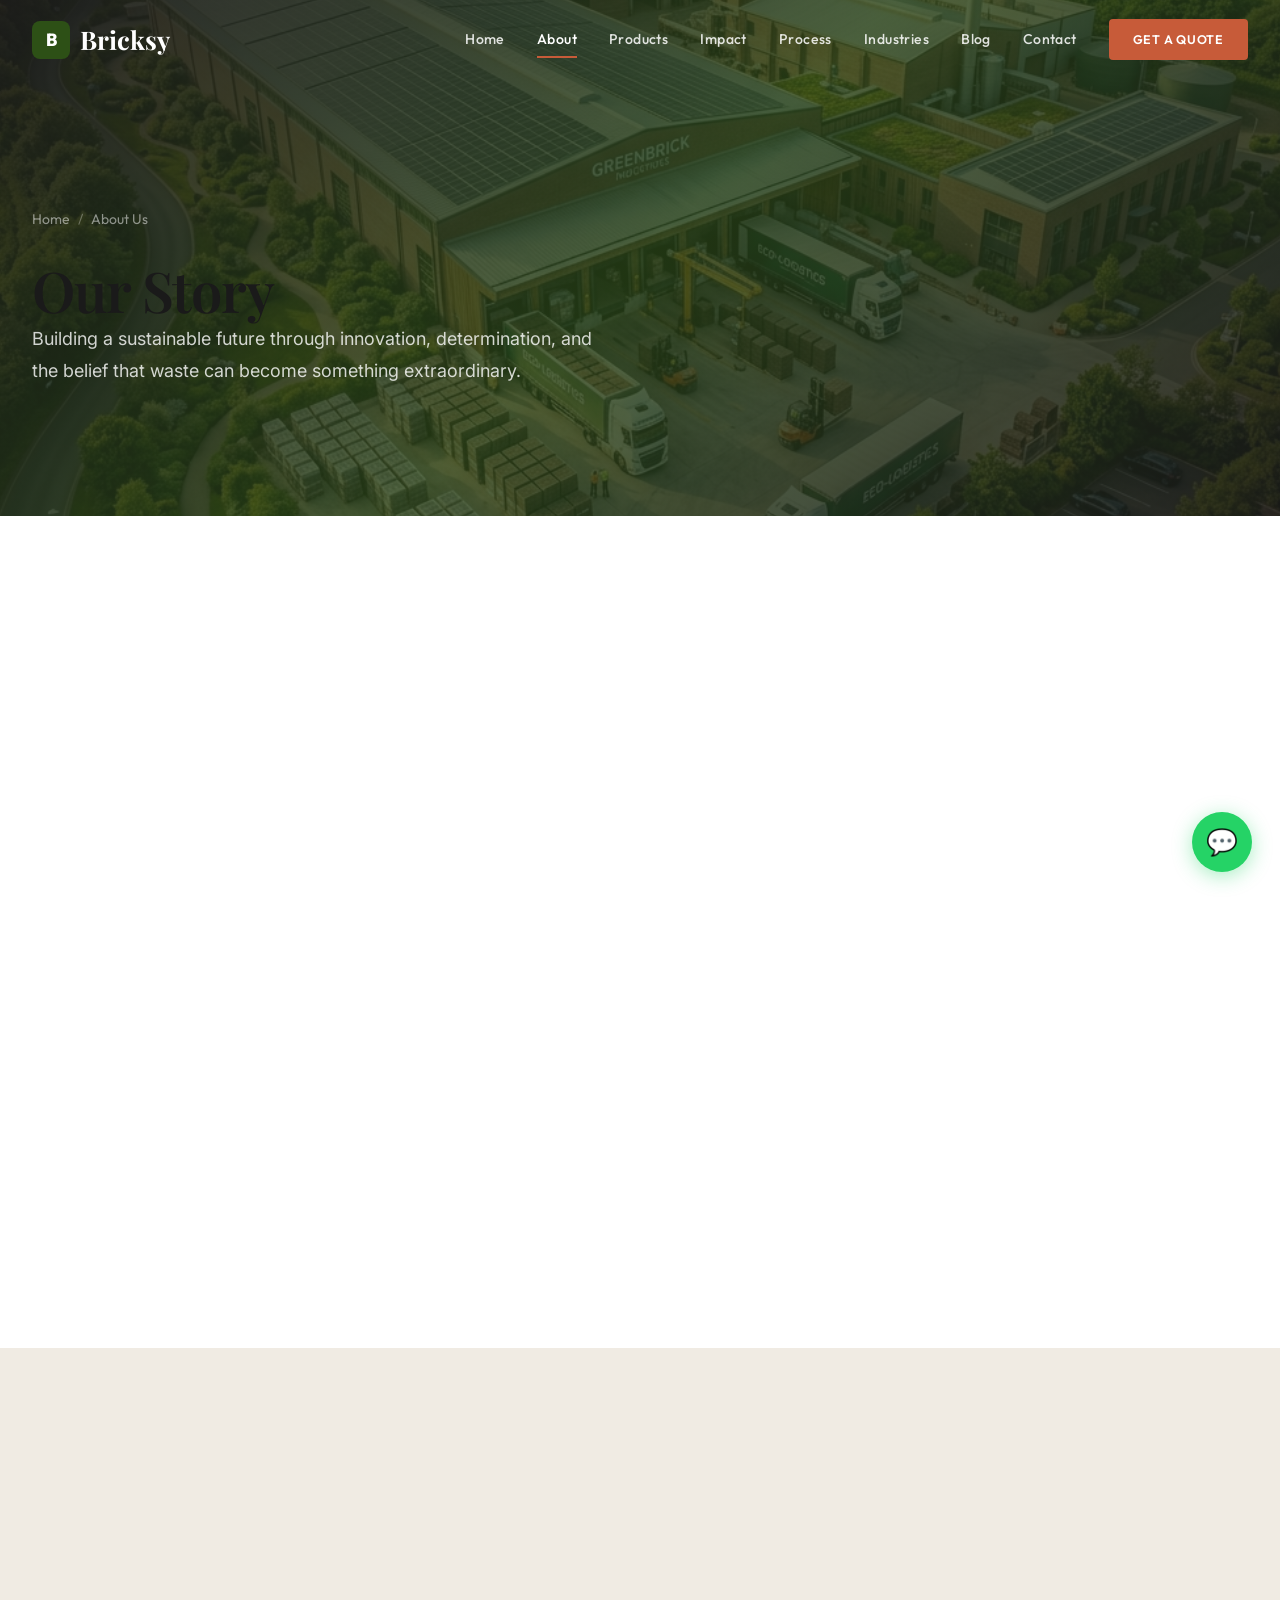
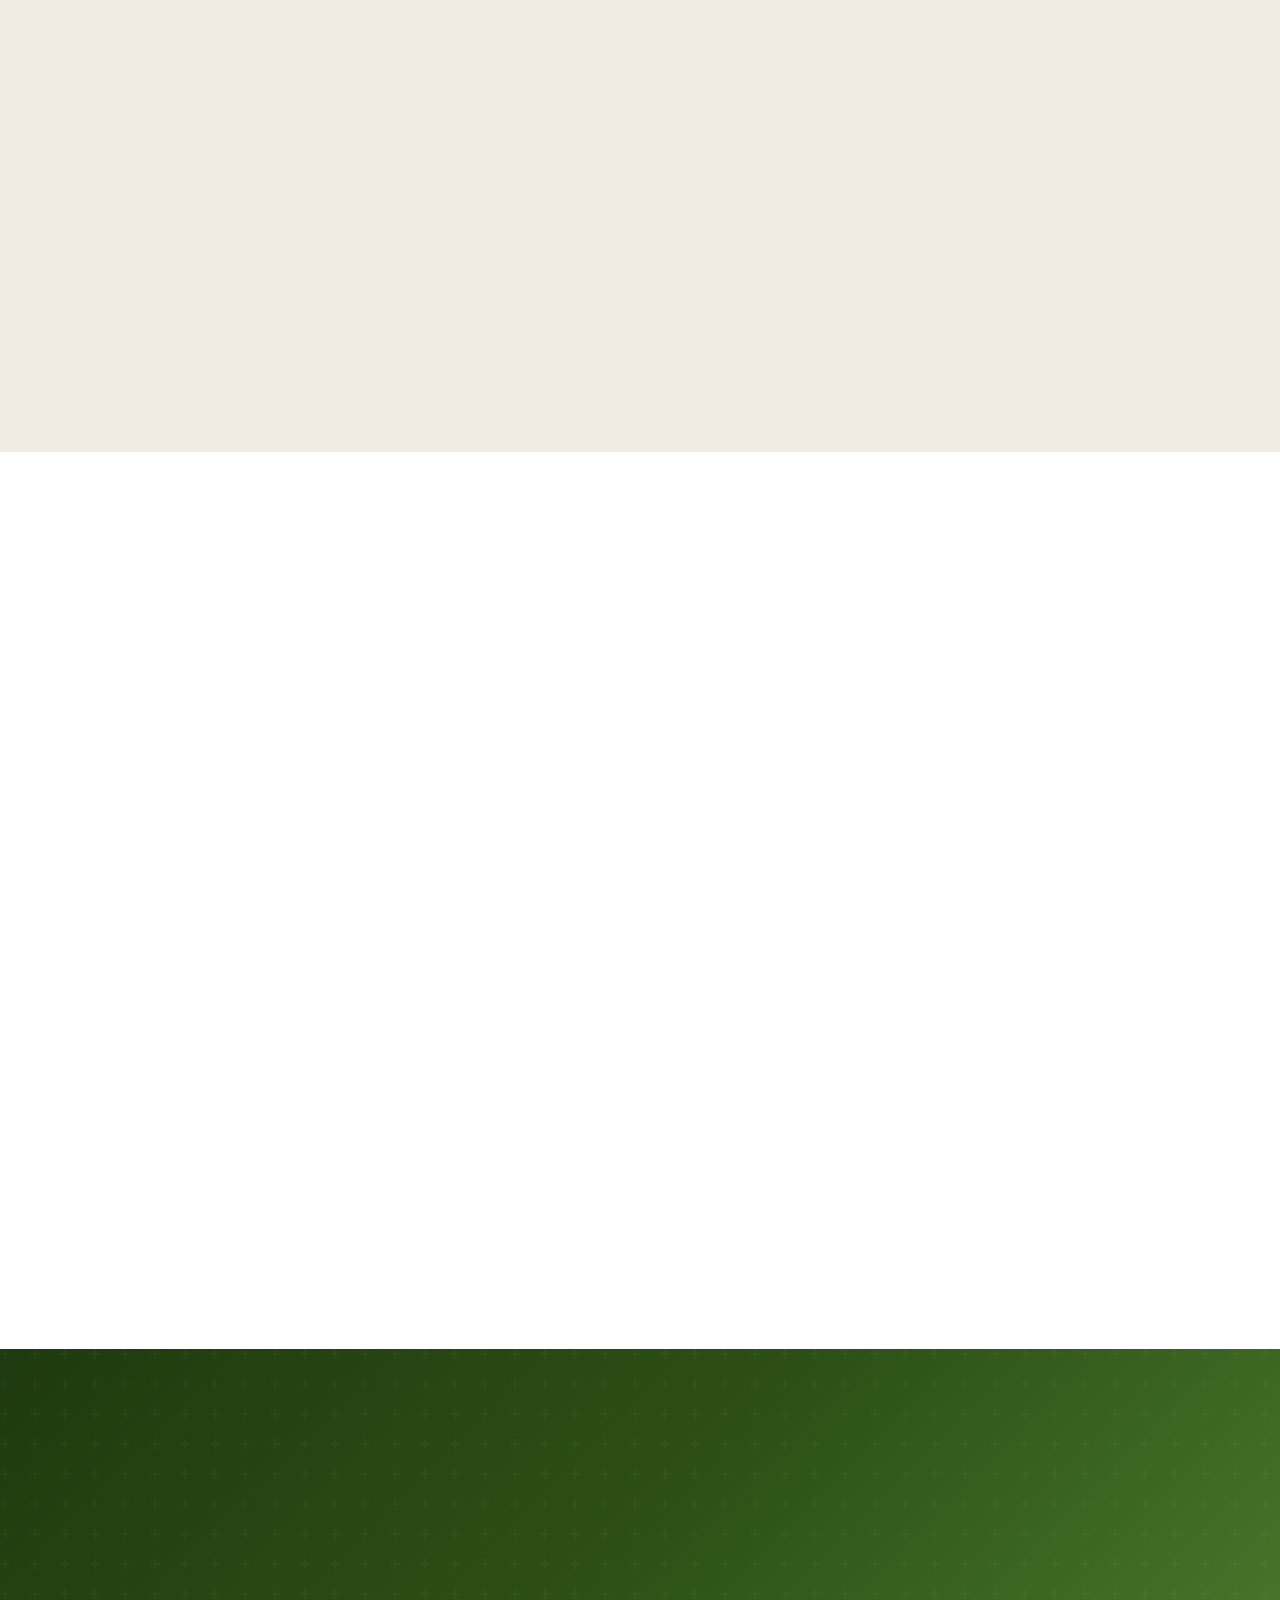
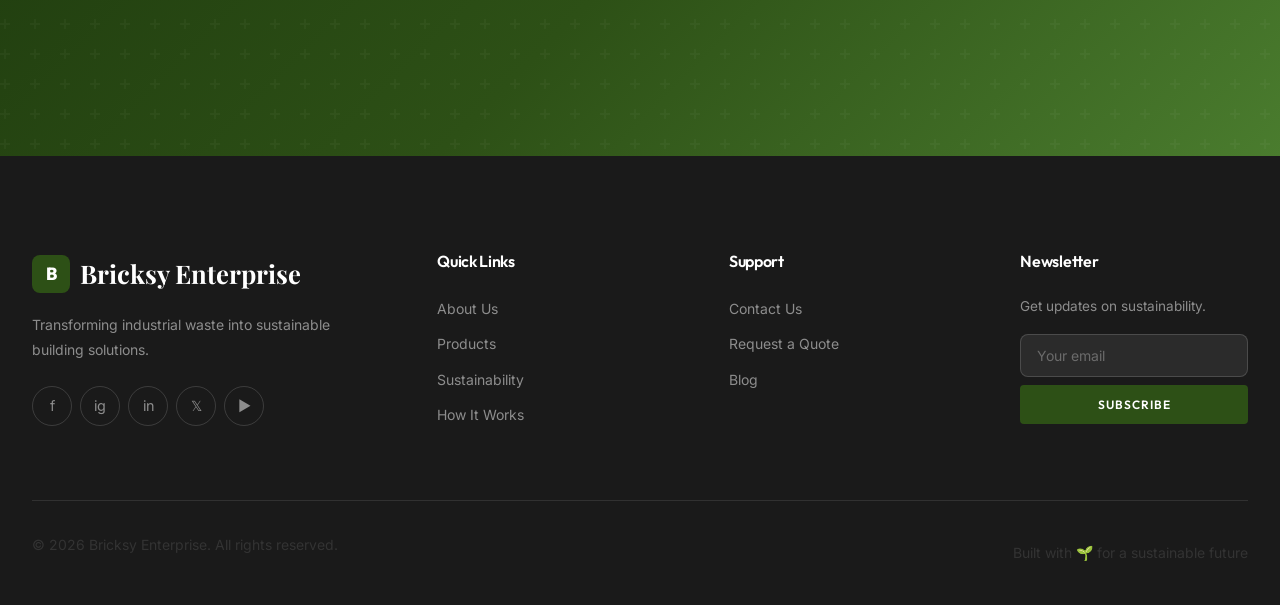
==== about.html @ 4ad72225 "first commit" ====
<!DOCTYPE html>
<html lang="en">
<head>
  <meta charset="UTF-8">
  <meta name="viewport" content="width=device-width, initial-scale=1.0">
  <title>About Us — Bricksy Enterprise</title>
  <meta name="description" content="Learn about Bricksy Enterprise's mission to revolutionize construction with sustainable, eco-friendly bricks made from recycled waste.">
  <link rel="stylesheet" href="css/style.css">
  <link rel="stylesheet" href="css/components.css">
  <link rel="stylesheet" href="css/animations.css">
  <link rel="stylesheet" href="css/responsive.css">
  <link rel="icon" type="image/svg+xml" href="data:image/svg+xml,%3Csvg xmlns='http://www.w3.org/2000/svg' viewBox='0 0 32 32'%3E%3Crect width='32' height='32' rx='6' fill='%232D5016'/%3E%3Ctext x='50%25' y='55%25' dominant-baseline='middle' text-anchor='middle' fill='white' font-family='sans-serif' font-weight='bold' font-size='18'%3EB%3C/text%3E%3C/svg%3E">
</head>
<body>
  <!-- Navbar -->
  <nav class="navbar" id="navbar">
    <div class="container">
      <a href="index.html" class="nav-logo"><div class="logo-icon">B</div>Bricksy</a>
      <div class="nav-links" id="navLinks">
        <a href="index.html">Home</a><a href="about.html" class="active">About</a><a href="products.html">Products</a><a href="sustainability.html">Impact</a><a href="how-it-works.html">Process</a><a href="industries.html">Industries</a><a href="blog.html">Blog</a><a href="contact.html">Contact</a><a href="inquiry.html" class="nav-cta">Get a Quote</a>
      </div>
      <div class="hamburger" id="hamburger"><span></span><span></span><span></span></div>
    </div>
  </nav>

  <!-- Page Hero -->
  <section class="page-hero">
    <div class="hero-bg" style="background-image:url('assets/images/about-factory.png')"></div>
    <div class="hero-overlay"></div>
    <div class="container">
      <div class="hero-content">
        <div class="breadcrumb hero-animate-1"><a href="index.html">Home</a><span class="separator">/</span><span>About Us</span></div>
        <h1 class="hero-animate-2">Our Story</h1>
        <p class="hero-description hero-animate-3">Building a sustainable future through innovation, determination, and the belief that waste can become something extraordinary.</p>
      </div>
    </div>
  </section>

  <!-- Our Story -->
  <section class="bg-white">
    <div class="container">
      <div class="grid grid-2 items-center" style="gap:4rem">
        <div class="animate-fade-left">
          <span class="section-subtitle">Our Journey</span>
          <h2>From Vision to Reality</h2>
          <p class="text-lg" style="color:var(--text-light)">Bricksy Enterprise was founded with a bold vision: to transform the construction industry by turning waste into world-class building materials.</p>
          <p style="color:var(--text-light)">What started as a small pilot project has grown into a full-scale manufacturing operation, producing millions of eco-friendly bricks that are used in residential, commercial, and infrastructure projects across the country.</p>
          <p style="color:var(--text-light)">Our founders — engineers and environmental scientists — saw an opportunity where others saw a problem. Mountains of industrial waste and construction debris were polluting our environment. We developed a proprietary process to convert these materials into bricks that rival the best traditional alternatives.</p>
        </div>
        <div class="animate-fade-right">
          <img src="assets/images/about-factory.png" alt="Bricksy Factory" class="rounded-xl" style="box-shadow:var(--shadow-xl)">
        </div>
      </div>
    </div>
  </section>

  <!-- Values -->
  <section class="bg-cream">
    <div class="container text-center">
      <span class="section-subtitle animate-fade-up">What Drives Us</span>
      <h2 class="animate-fade-up">Our Core Values</h2>
      <div class="grid grid-4 stagger-children" style="margin-top:3rem">
        <div class="feature-card" style="text-align:center">
          <div class="icon" style="margin:0 auto var(--space-lg);font-size:1.6rem">🌍</div>
          <h4>Sustainability</h4>
          <p>Environmental responsibility is at the core of everything we do.</p>
        </div>
        <div class="feature-card" style="text-align:center">
          <div class="icon" style="margin:0 auto var(--space-lg);font-size:1.6rem">🔬</div>
          <h4>Innovation</h4>
          <p>Constantly pushing boundaries in material science and manufacturing.</p>
        </div>
        <div class="feature-card" style="text-align:center">
          <div class="icon" style="margin:0 auto var(--space-lg);font-size:1.6rem">✅</div>
          <h4>Quality</h4>
          <p>Uncompromising standards in every brick we produce.</p>
        </div>
        <div class="feature-card" style="text-align:center">
          <div class="icon" style="margin:0 auto var(--space-lg);font-size:1.6rem">🤝</div>
          <h4>Integrity</h4>
          <p>Transparent business practices and genuine commitment to our partners.</p>
        </div>
      </div>
    </div>
  </section>

  <!-- Milestones -->
  <section class="bg-white">
    <div class="container">
      <div class="text-center section-header">
        <span class="section-subtitle animate-fade-up">Our Journey</span>
        <h2 class="animate-fade-up">Key Milestones</h2>
      </div>
      <div class="process-timeline">
        <div class="process-step animate-fade-up">
          <div class="step-number" style="background:var(--accent-gold)">1</div>
          <div class="step-connector"></div>
          <div class="step-content"><h3>2022 — The Idea</h3><p>Research begins on converting industrial waste into construction-grade materials. Initial prototypes developed.</p></div>
        </div>
        <div class="process-step animate-fade-up delay-1">
          <div class="step-number" style="background:var(--accent-gold)">2</div>
          <div class="step-connector"></div>
          <div class="step-content"><h3>2023 — Pilot Production</h3><p>First batch of 10,000 eco-bricks manufactured. Passed all IS standard tests with flying colors.</p></div>
        </div>
        <div class="process-step animate-fade-up delay-2">
          <div class="step-number" style="background:var(--accent-gold)">3</div>
          <div class="step-connector"></div>
          <div class="step-content"><h3>2024 — Scale Up</h3><p>Full-scale production facility launched. Partnerships established with major construction companies.</p></div>
        </div>
        <div class="process-step animate-fade-up delay-3">
          <div class="step-number" style="background:var(--primary)">4</div>
          <div class="step-content"><h3>2025 — Industry Leader</h3><p>2M+ bricks produced, 150+ projects completed. Recognized as a pioneer in sustainable construction.</p></div>
        </div>
      </div>
    </div>
  </section>

  <!-- CTA -->
  <section class="cta-banner">
    <div class="container" style="position:relative;z-index:1">
      <h2 class="animate-fade-up">Want to Partner With Us?</h2>
      <p class="animate-fade-up">Join the sustainable construction revolution. Let's build something extraordinary together.</p>
      <a href="contact.html" class="btn btn-secondary btn-lg animate-fade-up">Get in Touch</a>
    </div>
  </section>

  <!-- Footer -->
  <footer class="footer">
    <div class="container">
      <div class="footer-grid">
        <div class="footer-brand">
          <a href="index.html" class="nav-logo" style="color:var(--white)"><div class="logo-icon">B</div> Bricksy Enterprise</a>
          <p>Transforming industrial waste into sustainable building solutions.</p>
          <div class="footer-social"><a href="#">f</a><a href="#">ig</a><a href="#">in</a><a href="#">𝕏</a><a href="#">▶</a></div>
        </div>
        <div><h4>Quick Links</h4><ul class="footer-links"><li><a href="about.html">About Us</a></li><li><a href="products.html">Products</a></li><li><a href="sustainability.html">Sustainability</a></li><li><a href="how-it-works.html">How It Works</a></li></ul></div>
        <div><h4>Support</h4><ul class="footer-links"><li><a href="contact.html">Contact Us</a></li><li><a href="inquiry.html">Request a Quote</a></li><li><a href="blog.html">Blog</a></li></ul></div>
        <div><h4>Newsletter</h4><p style="font-size:0.85rem;color:rgba(255,255,255,0.5);margin-bottom:1rem">Get updates on sustainability.</p><form class="footer-newsletter" onsubmit="handleNewsletter(event)"><input type="email" placeholder="Your email" required><button type="submit" class="btn btn-primary btn-sm" style="width:100%">Subscribe</button></form></div>
      </div>
      <div class="footer-bottom"><p>&copy; 2026 Bricksy Enterprise. All rights reserved.</p><p>Built with 🌱 for a sustainable future</p></div>
    </div>
  </footer>

  <a href="https://wa.me/919876543210" target="_blank" class="whatsapp-float" aria-label="Chat on WhatsApp">💬<span class="tooltip">Chat with us!</span></a>
  <button class="back-to-top" aria-label="Back to top">↑</button>

  <script src="js/main.js"></script>
  <script src="js/animations.js"></script>
  <script src="js/forms.js"></script>
</body>
</html>
---- css/style.css ----
/* ============================================
   BRICKSY ENTERPRISE — Design System
   ============================================ */

/* Google Fonts */
@import url('https://fonts.googleapis.com/css2?family=Inter:wght@300;400;500;600;700&family=Outfit:wght@300;400;500;600;700&family=Playfair+Display:ital,wght@0,400;0,500;0,600;0,700;1,400;1,500&display=swap');

/* ---- CSS Custom Properties ---- */
:root {
  /* Colors */
  --primary: #2D5016;
  --primary-light: #4A7C2E;
  --primary-dark: #1E3A0E;
  --primary-rgb: 45, 80, 22;

  --secondary: #C75B39;
  --secondary-light: #E07A5A;
  --secondary-dark: #A34828;
  --secondary-rgb: 199, 91, 57;

  --dark: #1A1A1A;
  --charcoal: #2B2B2B;
  --charcoal-light: #3D3D3D;

  --warm-white: #FAF8F5;
  --cream: #F0EBE3;
  --cream-dark: #E3DBCE;

  --text: #333333;
  --text-light: #6B6B6B;
  --text-lighter: #999999;

  --accent-gold: #C9A84C;
  --accent-gold-light: #DBBF6A;

  --success: #2D8C4E;
  --error: #D63B3B;
  --warning: #E8A317;

  --white: #FFFFFF;
  --black: #000000;

  /* Typography */
  --font-heading: 'Playfair Display', Georgia, 'Times New Roman', serif;
  --font-body: 'Inter', -apple-system, BlinkMacSystemFont, 'Segoe UI', sans-serif;
  --font-accent: 'Outfit', 'Inter', sans-serif;

  /* Font Sizes — Fluid Type Scale */
  --fs-display: clamp(2.8rem, 5vw + 1rem, 5rem);
  --fs-h1: clamp(2.2rem, 4vw + 0.5rem, 3.5rem);
  --fs-h2: clamp(1.8rem, 3vw + 0.5rem, 2.75rem);
  --fs-h3: clamp(1.4rem, 2vw + 0.5rem, 2rem);
  --fs-h4: clamp(1.15rem, 1.5vw + 0.3rem, 1.5rem);
  --fs-h5: 1.125rem;
  --fs-h6: 1rem;
  --fs-body: 1rem;
  --fs-body-lg: 1.125rem;
  --fs-small: 0.875rem;
  --fs-caption: 0.75rem;

  /* Spacing */
  --space-xs: 0.25rem;
  --space-sm: 0.5rem;
  --space-md: 1rem;
  --space-lg: 1.5rem;
  --space-xl: 2rem;
  --space-2xl: 3rem;
  --space-3xl: 4rem;
  --space-4xl: 6rem;
  --space-5xl: 8rem;

  /* Layout */
  --container-max: 1280px;
  --container-narrow: 900px;
  --container-wide: 1440px;

  /* Borders & Radius */
  --radius-sm: 4px;
  --radius-md: 8px;
  --radius-lg: 12px;
  --radius-xl: 20px;
  --radius-full: 9999px;

  /* Shadows */
  --shadow-sm: 0 1px 3px rgba(0,0,0,0.08);
  --shadow-md: 0 4px 12px rgba(0,0,0,0.1);
  --shadow-lg: 0 8px 30px rgba(0,0,0,0.12);
  --shadow-xl: 0 16px 48px rgba(0,0,0,0.15);
  --shadow-glow: 0 0 30px rgba(45, 80, 22, 0.15);

  /* Transitions */
  --ease-out: cubic-bezier(0.25, 0.46, 0.45, 0.94);
  --ease-in-out: cubic-bezier(0.42, 0, 0.58, 1);
  --ease-bounce: cubic-bezier(0.34, 1.56, 0.64, 1);
  --duration-fast: 200ms;
  --duration-normal: 350ms;
  --duration-slow: 500ms;

  /* Z-index scale */
  --z-base: 1;
  --z-dropdown: 100;
  --z-sticky: 200;
  --z-overlay: 300;
  --z-modal: 400;
  --z-toast: 500;
  --z-whatsapp: 600;
  --z-nav: 700;
}

/* ---- Reset & Base ---- */
*, *::before, *::after {
  margin: 0;
  padding: 0;
  box-sizing: border-box;
}

html {
  scroll-behavior: smooth;
  -webkit-font-smoothing: antialiased;
  -moz-osx-font-smoothing: grayscale;
  font-size: 16px;
}

body {
  font-family: var(--font-body);
  font-size: var(--fs-body);
  font-weight: 400;
  line-height: 1.7;
  color: var(--text);
  background-color: var(--warm-white);
  overflow-x: hidden;
}

img {
  max-width: 100%;
  height: auto;
  display: block;
}

a {
  text-decoration: none;
  color: inherit;
  transition: color var(--duration-fast) var(--ease-out);
}

a:hover {
  color: var(--primary);
}

ul, ol {
  list-style: none;
}

button, input, textarea, select {
  font-family: inherit;
  font-size: inherit;
  border: none;
  outline: none;
  background: none;
}

button {
  cursor: pointer;
}

::selection {
  background-color: var(--primary);
  color: var(--white);
}

/* ---- Typography ---- */
h1, h2, h3, h4, h5, h6 {
  font-family: var(--font-heading);
  font-weight: 600;
  line-height: 1.2;
  color: var(--dark);
  letter-spacing: -0.02em;
}

h1 { font-size: var(--fs-h1); }
h2 { font-size: var(--fs-h2); margin-bottom: var(--space-lg); }
h3 { font-size: var(--fs-h3); margin-bottom: var(--space-md); }
h4 { font-size: var(--fs-h4); margin-bottom: var(--space-sm); }
h5 { font-size: var(--fs-h5); }
h6 { font-size: var(--fs-h6); }

.display-text {
  font-size: var(--fs-display);
  font-weight: 700;
  line-height: 1.05;
  letter-spacing: -0.03em;
}

p {
  margin-bottom: var(--space-md);
  color: var(--text);
}

p:last-child {
  margin-bottom: 0;
}

.text-lg { font-size: var(--fs-body-lg); }
.text-sm { font-size: var(--fs-small); }
.text-caption { font-size: var(--fs-caption); text-transform: uppercase; letter-spacing: 0.1em; font-family: var(--font-accent); font-weight: 500; }

.text-primary { color: var(--primary); }
.text-secondary { color: var(--secondary); }
.text-light { color: var(--text-light); }
.text-white { color: var(--white); }
.text-gold { color: var(--accent-gold); }

.text-center { text-align: center; }
.text-left { text-align: left; }
.text-right { text-align: right; }

.font-accent { font-family: var(--font-accent); }
.font-heading { font-family: var(--font-heading); }

.section-subtitle {
  font-family: var(--font-accent);
  font-size: var(--fs-small);
  font-weight: 600;
  text-transform: uppercase;
  letter-spacing: 0.15em;
  color: var(--primary);
  margin-bottom: var(--space-sm);
  display: inline-flex;
  align-items: center;
  gap: var(--space-sm);
}

.section-subtitle::before {
  content: '';
  display: inline-block;
  width: 30px;
  height: 2px;
  background: var(--primary);
}

.section-description {
  font-size: var(--fs-body-lg);
  color: var(--text-light);
  max-width: 640px;
  line-height: 1.8;
}

.section-description.centered {
  margin-left: auto;
  margin-right: auto;
}

/* ---- Layout ---- */
.container {
  width: 100%;
  max-width: var(--container-max);
  margin: 0 auto;
  padding: 0 var(--space-xl);
}

.container-narrow {
  max-width: var(--container-narrow);
}

.container-wide {
  max-width: var(--container-wide);
}

section {
  padding: var(--space-5xl) 0;
  position: relative;
}

.section-header {
  margin-bottom: var(--space-3xl);
}

/* Grid System */
.grid {
  display: grid;
  gap: var(--space-xl);
}

.grid-2 { grid-template-columns: repeat(2, 1fr); }
.grid-3 { grid-template-columns: repeat(3, 1fr); }
.grid-4 { grid-template-columns: repeat(4, 1fr); }

/* Flex Utilities */
.flex { display: flex; }
.flex-col { flex-direction: column; }
.flex-wrap { flex-wrap: wrap; }
.items-center { align-items: center; }
.items-start { align-items: flex-start; }
.items-end { align-items: flex-end; }
.justify-center { justify-content: center; }
.justify-between { justify-content: space-between; }
.justify-end { justify-content: flex-end; }
.gap-sm { gap: var(--space-sm); }
.gap-md { gap: var(--space-md); }
.gap-lg { gap: var(--space-lg); }
.gap-xl { gap: var(--space-xl); }
.gap-2xl { gap: var(--space-2xl); }

/* ---- Buttons ---- */
.btn {
  display: inline-flex;
  align-items: center;
  justify-content: center;
  gap: var(--space-sm);
  padding: 14px 32px;
  font-family: var(--font-accent);
  font-size: var(--fs-small);
  font-weight: 600;
  text-transform: uppercase;
  letter-spacing: 0.08em;
  border-radius: var(--radius-sm);
  transition: all var(--duration-normal) var(--ease-out);
  position: relative;
  overflow: hidden;
  white-space: nowrap;
}

.btn::after {
  content: '';
  position: absolute;
  top: 0;
  left: -100%;
  width: 100%;
  height: 100%;
  background: linear-gradient(90deg, transparent, rgba(255,255,255,0.15), transparent);
  transition: left var(--duration-slow) var(--ease-out);
}

.btn:hover::after {
  left: 100%;
}

.btn-primary {
  background: var(--primary);
  color: var(--white);
  border: 2px solid var(--primary);
}

.btn-primary:hover {
  background: var(--primary-light);
  border-color: var(--primary-light);
  color: var(--white);
  transform: translateY(-2px);
  box-shadow: var(--shadow-lg);
}

.btn-secondary {
  background: var(--secondary);
  color: var(--white);
  border: 2px solid var(--secondary);
}

.btn-secondary:hover {
  background: var(--secondary-light);
  border-color: var(--secondary-light);
  color: var(--white);
  transform: translateY(-2px);
  box-shadow: var(--shadow-lg);
}

.btn-outline {
  background: transparent;
  color: var(--white);
  border: 2px solid var(--white);
}

.btn-outline:hover {
  background: var(--white);
  color: var(--primary);
  transform: translateY(-2px);
}

.btn-outline-dark {
  background: transparent;
  color: var(--dark);
  border: 2px solid var(--dark);
}

.btn-outline-dark:hover {
  background: var(--dark);
  color: var(--white);
  transform: translateY(-2px);
}

.btn-ghost {
  background: transparent;
  color: var(--primary);
  padding: 10px 0;
  border: none;
}

.btn-ghost:hover {
  color: var(--primary-light);
}

.btn-ghost::after { display: none; }

.btn-lg {
  padding: 18px 42px;
  font-size: var(--fs-body);
}

.btn-sm {
  padding: 10px 22px;
  font-size: var(--fs-caption);
}

.btn-icon {
  width: 48px;
  height: 48px;
  padding: 0;
  border-radius: var(--radius-full);
  display: inline-flex;
  align-items: center;
  justify-content: center;
}

/* ---- Forms ---- */
.form-group {
  margin-bottom: var(--space-lg);
}

.form-label {
  display: block;
  font-family: var(--font-accent);
  font-size: var(--fs-small);
  font-weight: 500;
  color: var(--text);
  margin-bottom: var(--space-sm);
}

.form-input,
.form-textarea,
.form-select {
  width: 100%;
  padding: 14px 18px;
  font-size: var(--fs-body);
  color: var(--text);
  background: var(--white);
  border: 2px solid var(--cream-dark);
  border-radius: var(--radius-md);
  transition: all var(--duration-fast) var(--ease-out);
}

.form-input:focus,
.form-textarea:focus,
.form-select:focus {
  border-color: var(--primary);
  box-shadow: 0 0 0 4px rgba(var(--primary-rgb), 0.1);
}

.form-input::placeholder,
.form-textarea::placeholder {
  color: var(--text-lighter);
}

.form-textarea {
  resize: vertical;
  min-height: 120px;
}

.form-select {
  appearance: none;
  background-image: url("data:image/svg+xml,%3Csvg xmlns='http://www.w3.org/2000/svg' width='12' height='12' viewBox='0 0 12 12'%3E%3Cpath fill='%23333' d='M6 8L1 3h10z'/%3E%3C/svg%3E");
  background-repeat: no-repeat;
  background-position: right 16px center;
  padding-right: 40px;
  cursor: pointer;
}

.form-error {
  font-size: var(--fs-small);
  color: var(--error);
  margin-top: var(--space-xs);
  display: none;
}

.form-group.error .form-input,
.form-group.error .form-textarea,
.form-group.error .form-select {
  border-color: var(--error);
}

.form-group.error .form-error {
  display: block;
}

.form-row {
  display: grid;
  grid-template-columns: repeat(2, 1fr);
  gap: var(--space-lg);
}

/* ---- Tags & Badges ---- */
.badge {
  display: inline-flex;
  align-items: center;
  padding: 6px 14px;
  font-family: var(--font-accent);
  font-size: var(--fs-caption);
  font-weight: 600;
  text-transform: uppercase;
  letter-spacing: 0.08em;
  border-radius: var(--radius-full);
}

.badge-primary {
  background: rgba(var(--primary-rgb), 0.1);
  color: var(--primary);
}

.badge-secondary {
  background: rgba(var(--secondary-rgb), 0.1);
  color: var(--secondary);
}

/* ---- Dividers ---- */
.divider {
  width: 60px;
  height: 3px;
  background: var(--primary);
  border: none;
  margin: var(--space-lg) 0;
}

.divider-center {
  margin-left: auto;
  margin-right: auto;
}

.divider-gold {
  background: var(--accent-gold);
}

/* ---- Background utilities ---- */
.bg-dark { background-color: var(--dark); }
.bg-charcoal { background-color: var(--charcoal); }
.bg-cream { background-color: var(--cream); }
.bg-white { background-color: var(--white); }
.bg-primary { background-color: var(--primary); }

/* ---- Miscellaneous ---- */
.sr-only {
  position: absolute;
  width: 1px;
  height: 1px;
  padding: 0;
  margin: -1px;
  overflow: hidden;
  clip: rect(0,0,0,0);
  border: 0;
}

.truncate {
  overflow: hidden;
  text-overflow: ellipsis;
  white-space: nowrap;
}

.img-cover {
  width: 100%;
  height: 100%;
  object-fit: cover;
}

.rounded { border-radius: var(--radius-md); }
.rounded-lg { border-radius: var(--radius-lg); }
.rounded-xl { border-radius: var(--radius-xl); }

/* Scrollbar styling */
::-webkit-scrollbar {
  width: 8px;
}

::-webkit-scrollbar-track {
  background: var(--cream);
}

::-webkit-scrollbar-thumb {
  background: var(--text-lighter);
  border-radius: var(--radius-full);
}

::-webkit-scrollbar-thumb:hover {
  background: var(--text-light);
}
---- css/components.css ----
/* =============================================
   BRICKSY ENTERPRISE — Components
   ============================================= */

/* ---- Navbar ---- */
.navbar {
  position: fixed;
  top: 0;
  left: 0;
  width: 100%;
  z-index: var(--z-nav);
  padding: 18px 0;
  transition: all var(--duration-normal) var(--ease-out);
}
.navbar.scrolled {
  background: rgba(255,255,255,0.97);
  backdrop-filter: blur(12px);
  box-shadow: var(--shadow-sm);
  padding: 12px 0;
}
.navbar .container { display: flex; align-items: center; justify-content: space-between; }
.nav-logo {
  font-family: var(--font-heading);
  font-size: 1.6rem;
  font-weight: 700;
  color: var(--white);
  display: flex; align-items: center; gap: 10px;
  transition: color var(--duration-fast) var(--ease-out);
}
.navbar.scrolled .nav-logo { color: var(--dark); }
.nav-logo .logo-icon {
  width: 38px; height: 38px;
  background: var(--primary);
  border-radius: var(--radius-md);
  display: flex; align-items: center; justify-content: center;
  color: var(--white); font-size: 1.1rem; font-weight: 800;
  font-family: var(--font-accent);
}
.nav-links { display: flex; align-items: center; gap: 32px; }
.nav-links a {
  font-family: var(--font-accent);
  font-size: 0.88rem;
  font-weight: 500;
  color: rgba(255,255,255,0.85);
  letter-spacing: 0.03em;
  position: relative;
  padding: 4px 0;
  transition: color var(--duration-fast) var(--ease-out);
}
.navbar.scrolled .nav-links a { color: var(--text); }
.nav-links a::after {
  content: '';
  position: absolute; bottom: -2px; left: 0;
  width: 0; height: 2px;
  background: var(--secondary);
  transition: width var(--duration-normal) var(--ease-out);
}
.nav-links a:hover::after,
.nav-links a.active::after { width: 100%; }
.nav-links a:hover, .nav-links a.active { color: var(--white); }
.navbar.scrolled .nav-links a:hover,
.navbar.scrolled .nav-links a.active { color: var(--primary); }
.nav-cta {
  padding: 10px 24px !important;
  background: var(--secondary) !important;
  color: var(--white) !important;
  border-radius: var(--radius-sm) !important;
  font-weight: 600 !important;
  letter-spacing: 0.06em !important;
  text-transform: uppercase;
  font-size: 0.78rem !important;
}
.nav-cta::after { display: none !important; }
.nav-cta:hover { background: var(--secondary-light) !important; transform: translateY(-1px); }
.hamburger {
  display: none;
  flex-direction: column; gap: 5px;
  cursor: pointer; padding: 5px; z-index: 1000;
}
.hamburger span {
  width: 26px; height: 2px;
  background: var(--white);
  transition: all var(--duration-normal) var(--ease-out);
  border-radius: 2px;
}
.navbar.scrolled .hamburger span { background: var(--dark); }
.hamburger.active span:nth-child(1) { transform: rotate(45deg) translate(5px,5px); }
.hamburger.active span:nth-child(2) { opacity: 0; }
.hamburger.active span:nth-child(3) { transform: rotate(-45deg) translate(5px,-5px); }

/* ---- Hero Section ---- */
.hero {
  min-height: 100vh;
  display: flex; align-items: center;
  position: relative; overflow: hidden;
  background: var(--dark);
}
.hero-bg {
  position: absolute; inset: 0;
  background-size: cover; background-position: center;
  opacity: 0.5;
  transform: scale(1.05);
  transition: transform 8s var(--ease-out);
}
.hero.loaded .hero-bg { transform: scale(1); }
.hero-overlay {
  position: absolute; inset: 0;
  background: linear-gradient(135deg, rgba(26,26,26,0.85) 0%, rgba(45,80,22,0.6) 50%, rgba(26,26,26,0.75) 100%);
}
.hero-content {
  position: relative; z-index: 2;
  max-width: 750px; color: var(--white);
}
.hero-subtitle {
  font-family: var(--font-accent); font-size: var(--fs-small);
  font-weight: 600; text-transform: uppercase;
  letter-spacing: 0.2em; color: var(--accent-gold);
  margin-bottom: var(--space-lg);
  display: flex; align-items: center; gap: 12px;
}
.hero-subtitle::before {
  content: ''; width: 40px; height: 2px; background: var(--accent-gold);
}
.hero h1 {
  font-size: var(--fs-display); color: var(--white);
  margin-bottom: var(--space-xl); line-height: 1.08;
}
.hero h1 span { color: var(--accent-gold); }
.hero-description {
  font-size: var(--fs-body-lg); color: rgba(255,255,255,0.8);
  line-height: 1.8; margin-bottom: var(--space-2xl); max-width: 580px;
}
.hero-actions { display: flex; gap: var(--space-md); flex-wrap: wrap; }
.hero-stats {
  display: flex; gap: var(--space-3xl);
  margin-top: var(--space-3xl); padding-top: var(--space-2xl);
  border-top: 1px solid rgba(255,255,255,0.15);
}
.hero-stat-item h3 {
  font-family: var(--font-accent); font-size: 2.2rem;
  font-weight: 700; color: var(--accent-gold); margin-bottom: 4px;
}
.hero-stat-item p {
  font-size: var(--fs-small); color: rgba(255,255,255,0.6);
  font-family: var(--font-accent); text-transform: uppercase;
  letter-spacing: 0.08em;
}
.page-hero {
  min-height: 50vh;
  display: flex; align-items: center;
  position: relative; overflow: hidden;
  background: var(--dark);
}
.page-hero .hero-content { padding-top: 80px; max-width: 700px; }
.breadcrumb {
  display: flex; align-items: center; gap: 8px;
  font-family: var(--font-accent); font-size: var(--fs-small);
  color: rgba(255,255,255,0.5); margin-bottom: var(--space-lg);
}
.breadcrumb a { color: rgba(255,255,255,0.5); }
.breadcrumb a:hover { color: var(--accent-gold); }
.breadcrumb .separator { color: rgba(255,255,255,0.3); }

/* ---- Cards ---- */
.card {
  background: var(--white);
  border-radius: var(--radius-lg);
  overflow: hidden;
  transition: all var(--duration-normal) var(--ease-out);
  box-shadow: var(--shadow-sm);
}
.card:hover {
  transform: translateY(-6px);
  box-shadow: var(--shadow-lg);
}
.card-img {
  width: 100%; height: 220px;
  object-fit: cover;
  transition: transform var(--duration-slow) var(--ease-out);
}
.card:hover .card-img { transform: scale(1.05); }
.card-img-wrapper { overflow: hidden; position: relative; }
.card-body { padding: var(--space-xl); }
.card-tag {
  font-family: var(--font-accent); font-size: var(--fs-caption);
  font-weight: 600; text-transform: uppercase;
  letter-spacing: 0.08em; color: var(--primary);
  margin-bottom: var(--space-sm);
}
.card-title {
  font-size: var(--fs-h4); margin-bottom: var(--space-sm);
  transition: color var(--duration-fast) var(--ease-out);
}
.card:hover .card-title { color: var(--primary); }
.card-text { color: var(--text-light); font-size: var(--fs-small); line-height: 1.7; }

/* Stat Card */
.stat-card {
  background: var(--white);
  border-radius: var(--radius-lg);
  padding: var(--space-2xl);
  text-align: center;
  box-shadow: var(--shadow-sm);
  transition: all var(--duration-normal) var(--ease-out);
  position: relative; overflow: hidden;
}
.stat-card::before {
  content: ''; position: absolute; top: 0; left: 0;
  width: 100%; height: 4px;
  background: linear-gradient(90deg, var(--primary), var(--accent-gold));
}
.stat-card:hover { transform: translateY(-4px); box-shadow: var(--shadow-lg); }
.stat-icon {
  width: 64px; height: 64px;
  margin: 0 auto var(--space-lg);
  background: rgba(var(--primary-rgb),0.08);
  border-radius: var(--radius-lg);
  display: flex; align-items: center; justify-content: center;
  font-size: 1.6rem; color: var(--primary);
}
.stat-number {
  font-family: var(--font-accent); font-size: 2.8rem;
  font-weight: 700; color: var(--dark);
  margin-bottom: var(--space-xs);
}
.stat-label {
  font-family: var(--font-accent); font-size: var(--fs-small);
  color: var(--text-light); text-transform: uppercase;
  letter-spacing: 0.08em;
}

/* Feature Card */
.feature-card {
  padding: var(--space-2xl);
  border-radius: var(--radius-lg);
  background: var(--white);
  border: 1px solid var(--cream-dark);
  transition: all var(--duration-normal) var(--ease-out);
}
.feature-card:hover {
  border-color: var(--primary);
  box-shadow: var(--shadow-md);
  transform: translateY(-4px);
}
.feature-card .icon {
  width: 56px; height: 56px;
  background: rgba(var(--primary-rgb),0.08);
  border-radius: var(--radius-md);
  display: flex; align-items: center; justify-content: center;
  font-size: 1.4rem; color: var(--primary);
  margin-bottom: var(--space-lg);
  transition: all var(--duration-normal) var(--ease-out);
}
.feature-card:hover .icon {
  background: var(--primary); color: var(--white);
}
.feature-card h4 { margin-bottom: var(--space-sm); }
.feature-card p { color: var(--text-light); font-size: var(--fs-small); }

/* ---- Process Timeline ---- */
.process-timeline { position: relative; }
.process-step {
  display: flex; gap: var(--space-2xl);
  align-items: flex-start;
  position: relative;
  padding-bottom: var(--space-3xl);
}
.process-step:last-child { padding-bottom: 0; }
.step-number {
  flex-shrink: 0;
  width: 64px; height: 64px;
  border-radius: var(--radius-full);
  background: var(--primary);
  color: var(--white);
  font-family: var(--font-accent);
  font-size: 1.4rem; font-weight: 700;
  display: flex; align-items: center; justify-content: center;
  position: relative; z-index: 2;
}
.step-connector {
  position: absolute; left: 32px; top: 64px;
  width: 2px; height: calc(100% - 64px);
  background: linear-gradient(to bottom, var(--primary), var(--cream-dark));
}
.process-step:last-child .step-connector { display: none; }
.step-content h3 { margin-bottom: var(--space-sm); }
.step-content p { color: var(--text-light); }

/* ---- Testimonial ---- */
.testimonial-card {
  background: var(--white);
  border-radius: var(--radius-lg);
  padding: var(--space-2xl);
  box-shadow: var(--shadow-sm);
  position: relative;
}
.testimonial-card::before {
  content: '\201C';
  font-family: var(--font-heading);
  font-size: 5rem; color: rgba(var(--primary-rgb),0.08);
  position: absolute; top: 10px; left: 20px; line-height: 1;
}
.testimonial-text {
  font-size: var(--fs-body-lg); font-style: italic;
  color: var(--text); line-height: 1.8;
  margin-bottom: var(--space-xl);
}
.testimonial-author { display: flex; align-items: center; gap: var(--space-md); }
.testimonial-avatar {
  width: 48px; height: 48px;
  border-radius: var(--radius-full);
  background: var(--primary);
  display: flex; align-items: center; justify-content: center;
  color: var(--white); font-weight: 600;
  font-family: var(--font-accent); font-size: var(--fs-small);
}
.testimonial-name { font-weight: 600; font-size: var(--fs-small); }
.testimonial-role { font-size: var(--fs-caption); color: var(--text-light); }

/* ---- Footer ---- */
.footer {
  background: var(--dark);
  color: rgba(255,255,255,0.7);
  padding: var(--space-4xl) 0 0;
}
.footer-grid {
  display: grid;
  grid-template-columns: 1.5fr 1fr 1fr 1fr;
  gap: var(--space-3xl);
  padding-bottom: var(--space-3xl);
  border-bottom: 1px solid rgba(255,255,255,0.1);
}
.footer-brand p {
  color: rgba(255,255,255,0.5);
  font-size: var(--fs-small); line-height: 1.8;
  margin-top: var(--space-md);
}
.footer h4 {
  color: var(--white); font-family: var(--font-accent);
  font-size: var(--fs-body); font-weight: 600;
  margin-bottom: var(--space-lg);
}
.footer-links li { margin-bottom: var(--space-sm); }
.footer-links a {
  font-size: var(--fs-small);
  color: rgba(255,255,255,0.5);
  transition: all var(--duration-fast) var(--ease-out);
}
.footer-links a:hover { color: var(--accent-gold); padding-left: 4px; }
.footer-social {
  display: flex; gap: var(--space-sm); margin-top: var(--space-lg);
}
.footer-social a {
  width: 40px; height: 40px;
  border-radius: var(--radius-full);
  border: 1px solid rgba(255,255,255,0.15);
  display: flex; align-items: center; justify-content: center;
  color: rgba(255,255,255,0.5);
  font-size: 0.9rem;
  transition: all var(--duration-fast) var(--ease-out);
}
.footer-social a:hover {
  background: var(--primary); border-color: var(--primary);
  color: var(--white);
}
.footer-newsletter input {
  width: 100%; padding: 12px 16px;
  background: rgba(255,255,255,0.08);
  border: 1px solid rgba(255,255,255,0.15);
  border-radius: var(--radius-md);
  color: var(--white); font-size: var(--fs-small);
  margin-bottom: var(--space-sm);
}
.footer-newsletter input::placeholder { color: rgba(255,255,255,0.3); }
.footer-newsletter input:focus { border-color: var(--primary); }
.footer-bottom {
  padding: var(--space-xl) 0;
  display: flex; justify-content: space-between; align-items: center;
  font-size: var(--fs-small); color: rgba(255,255,255,0.35);
}

/* ---- WhatsApp Float ---- */
.whatsapp-float {
  position: fixed; bottom: 28px; right: 28px;
  z-index: var(--z-whatsapp);
  width: 60px; height: 60px;
  background: #25D366; border-radius: var(--radius-full);
  display: flex; align-items: center; justify-content: center;
  color: var(--white); font-size: 1.6rem;
  box-shadow: 0 4px 20px rgba(37,211,102,0.4);
  transition: all var(--duration-normal) var(--ease-out);
  cursor: pointer;
}
.whatsapp-float:hover {
  transform: scale(1.1) translateY(-3px);
  box-shadow: 0 6px 28px rgba(37,211,102,0.5);
}
.whatsapp-float .tooltip {
  position: absolute; right: 72px; top: 50%; transform: translateY(-50%);
  background: var(--white); color: var(--text);
  padding: 8px 16px; border-radius: var(--radius-md);
  font-size: var(--fs-small); font-weight: 500;
  white-space: nowrap; box-shadow: var(--shadow-md);
  opacity: 0; pointer-events: none;
  transition: opacity var(--duration-fast) var(--ease-out);
}
.whatsapp-float:hover .tooltip { opacity: 1; }

/* ---- Back to Top ---- */
.back-to-top {
  position: fixed; bottom: 100px; right: 28px;
  z-index: var(--z-whatsapp);
  width: 44px; height: 44px;
  background: var(--charcoal);
  border-radius: var(--radius-full);
  display: flex; align-items: center; justify-content: center;
  color: var(--white); font-size: 1rem;
  opacity: 0; pointer-events: none;
  transition: all var(--duration-normal) var(--ease-out);
  cursor: pointer;
}
.back-to-top.visible { opacity: 1; pointer-events: auto; }
.back-to-top:hover { background: var(--primary); transform: translateY(-3px); }

/* ---- CTA Banner ---- */
.cta-banner {
  background: linear-gradient(135deg, var(--primary-dark) 0%, var(--primary) 50%, var(--primary-light) 100%);
  padding: var(--space-4xl) 0;
  text-align: center; color: var(--white);
  position: relative; overflow: hidden;
}
.cta-banner::before {
  content: ''; position: absolute; inset: 0;
  background: url("data:image/svg+xml,%3Csvg width='60' height='60' viewBox='0 0 60 60' xmlns='http://www.w3.org/2000/svg'%3E%3Cg fill='none' fill-rule='evenodd'%3E%3Cg fill='%23ffffff' fill-opacity='0.03'%3E%3Cpath d='M36 34v-4h-2v4h-4v2h4v4h2v-4h4v-2h-4zm0-30V0h-2v4h-4v2h4v4h2V6h4V4h-4zM6 34v-4H4v4H0v2h4v4h2v-4h4v-2H6zM6 4V0H4v4H0v2h4v4h2V6h4V4H6z'/%3E%3C/g%3E%3C/g%3E%3C/svg%3E");
}
.cta-banner h2 { color: var(--white); margin-bottom: var(--space-md); }
.cta-banner p { color: rgba(255,255,255,0.8); font-size: var(--fs-body-lg); margin-bottom: var(--space-2xl); }

/* ---- Product Card ---- */
.product-card {
  background: var(--white);
  border-radius: var(--radius-lg);
  overflow: hidden;
  box-shadow: var(--shadow-sm);
  transition: all var(--duration-normal) var(--ease-out);
}
.product-card:hover { transform: translateY(-6px); box-shadow: var(--shadow-lg); }
.product-img {
  height: 240px; overflow: hidden;
  position: relative;
}
.product-img img { width: 100%; height: 100%; object-fit: cover; transition: transform var(--duration-slow) var(--ease-out); }
.product-card:hover .product-img img { transform: scale(1.08); }
.product-badge {
  position: absolute; top: 16px; left: 16px;
  background: var(--primary); color: var(--white);
  padding: 6px 14px; border-radius: var(--radius-full);
  font-family: var(--font-accent); font-size: var(--fs-caption);
  font-weight: 600; text-transform: uppercase; letter-spacing: 0.06em;
}
.product-body { padding: var(--space-xl); }
.product-specs {
  display: grid; grid-template-columns: 1fr 1fr;
  gap: var(--space-sm);
  padding: var(--space-md) 0;
  margin: var(--space-md) 0;
  border-top: 1px solid var(--cream);
  border-bottom: 1px solid var(--cream);
}
.spec-item { font-size: var(--fs-small); }
.spec-label { color: var(--text-lighter); font-family: var(--font-accent); font-size: var(--fs-caption); }
.spec-value { font-weight: 600; color: var(--text); }

/* ---- Blog Card ---- */
.blog-card { border-radius: var(--radius-lg); overflow: hidden; background: var(--white); box-shadow: var(--shadow-sm); transition: all var(--duration-normal) var(--ease-out); }
.blog-card:hover { transform: translateY(-4px); box-shadow: var(--shadow-lg); }
.blog-img { height: 200px; overflow: hidden; }
.blog-img img { width: 100%; height: 100%; object-fit: cover; transition: transform var(--duration-slow) var(--ease-out); }
.blog-card:hover .blog-img img { transform: scale(1.05); }
.blog-body { padding: var(--space-xl); }
.blog-meta { display: flex; gap: var(--space-md); font-size: var(--fs-caption); color: var(--text-lighter); font-family: var(--font-accent); margin-bottom: var(--space-sm); text-transform: uppercase; letter-spacing: 0.06em; }
.blog-title { font-size: var(--fs-h4); margin-bottom: var(--space-sm); }
.blog-excerpt { font-size: var(--fs-small); color: var(--text-light); }

/* ---- Filter Tabs ---- */
.filter-tabs { display: flex; gap: var(--space-sm); flex-wrap: wrap; margin-bottom: var(--space-2xl); }
.filter-tab {
  padding: 10px 24px;
  font-family: var(--font-accent); font-size: var(--fs-small); font-weight: 500;
  border-radius: var(--radius-full);
  border: 2px solid var(--cream-dark);
  color: var(--text-light);
  cursor: pointer;
  transition: all var(--duration-fast) var(--ease-out);
}
.filter-tab:hover, .filter-tab.active {
  background: var(--primary); border-color: var(--primary);
  color: var(--white);
}

/* ---- Accordion ---- */
.accordion-item { border-bottom: 1px solid var(--cream-dark); }
.accordion-header {
  width: 100%; padding: var(--space-xl) 0;
  display: flex; justify-content: space-between; align-items: center;
  font-family: var(--font-heading); font-size: var(--fs-h4); font-weight: 500;
  color: var(--dark); cursor: pointer; text-align: left;
}
.accordion-icon { font-size: 1.5rem; color: var(--primary); transition: transform var(--duration-normal) var(--ease-out); }
.accordion-item.active .accordion-icon { transform: rotate(45deg); }
.accordion-body {
  max-height: 0; overflow: hidden;
  transition: max-height var(--duration-slow) var(--ease-out);
}
.accordion-item.active .accordion-body { max-height: 500px; }
.accordion-body-inner { padding-bottom: var(--space-xl); color: var(--text-light); line-height: 1.8; }

/* ---- Modal ---- */
.modal-overlay {
  position: fixed; inset: 0;
  background: rgba(0,0,0,0.6);
  backdrop-filter: blur(4px);
  z-index: var(--z-modal);
  display: flex; align-items: center; justify-content: center;
  opacity: 0; pointer-events: none;
  transition: opacity var(--duration-normal) var(--ease-out);
}
.modal-overlay.active { opacity: 1; pointer-events: auto; }
.modal {
  background: var(--white);
  border-radius: var(--radius-xl);
  padding: var(--space-2xl);
  max-width: 500px; width: 90%;
  transform: translateY(20px);
  transition: transform var(--duration-normal) var(--ease-out);
}
.modal-overlay.active .modal { transform: translateY(0); }
.modal-header { display: flex; justify-content: space-between; align-items: center; margin-bottom: var(--space-xl); }
.modal-close { width: 36px; height: 36px; border-radius: var(--radius-full); display: flex; align-items: center; justify-content: center; cursor: pointer; font-size: 1.2rem; color: var(--text-light); transition: all var(--duration-fast) var(--ease-out); }
.modal-close:hover { background: var(--cream); color: var(--dark); }
---- css/animations.css ----
/* =============================================
   BRICKSY ENTERPRISE — Animations
   ============================================= */

/* ---- Keyframes ---- */
@keyframes fadeInUp {
  from { opacity: 0; transform: translateY(30px); }
  to { opacity: 1; transform: translateY(0); }
}
@keyframes fadeInDown {
  from { opacity: 0; transform: translateY(-30px); }
  to { opacity: 1; transform: translateY(0); }
}
@keyframes fadeInLeft {
  from { opacity: 0; transform: translateX(-40px); }
  to { opacity: 1; transform: translateX(0); }
}
@keyframes fadeInRight {
  from { opacity: 0; transform: translateX(40px); }
  to { opacity: 1; transform: translateX(0); }
}
@keyframes fadeIn {
  from { opacity: 0; }
  to { opacity: 1; }
}
@keyframes scaleIn {
  from { opacity: 0; transform: scale(0.9); }
  to { opacity: 1; transform: scale(1); }
}
@keyframes slideUp {
  from { transform: translateY(100%); }
  to { transform: translateY(0); }
}
@keyframes float {
  0%, 100% { transform: translateY(0); }
  50% { transform: translateY(-10px); }
}
@keyframes pulse {
  0%, 100% { transform: scale(1); }
  50% { transform: scale(1.05); }
}
@keyframes shimmer {
  0% { background-position: -200% 0; }
  100% { background-position: 200% 0; }
}
@keyframes spin {
  from { transform: rotate(0deg); }
  to { transform: rotate(360deg); }
}
@keyframes countUp {
  from { opacity: 0; transform: translateY(20px); }
  to { opacity: 1; transform: translateY(0); }
}
@keyframes drawLine {
  from { width: 0; }
  to { width: 60px; }
}
@keyframes heroTextReveal {
  from { opacity: 0; transform: translateY(40px); filter: blur(4px); }
  to { opacity: 1; transform: translateY(0); filter: blur(0); }
}
@keyframes progressFill {
  from { width: 0; }
  to { width: var(--progress); }
}

/* ---- Animation Classes (scroll-triggered) ---- */
.animate {
  opacity: 0;
  transition: opacity 0.8s var(--ease-out), transform 0.8s var(--ease-out);
}
.animate.in-view { opacity: 1; }

.animate-fade-up {
  opacity: 0; transform: translateY(30px);
}
.animate-fade-up.in-view {
  opacity: 1; transform: translateY(0);
}

.animate-fade-down {
  opacity: 0; transform: translateY(-30px);
}
.animate-fade-down.in-view {
  opacity: 1; transform: translateY(0);
}

.animate-fade-left {
  opacity: 0; transform: translateX(-40px);
}
.animate-fade-left.in-view {
  opacity: 1; transform: translateX(0);
}

.animate-fade-right {
  opacity: 0; transform: translateX(40px);
}
.animate-fade-right.in-view {
  opacity: 1; transform: translateX(0);
}

.animate-scale {
  opacity: 0; transform: scale(0.9);
}
.animate-scale.in-view {
  opacity: 1; transform: scale(1);
}

.animate-fade {
  opacity: 0;
}
.animate-fade.in-view {
  opacity: 1;
}

/* Staggered children */
.stagger-children > * { opacity: 0; transform: translateY(20px); transition: opacity 0.6s var(--ease-out), transform 0.6s var(--ease-out); }
.stagger-children.in-view > *:nth-child(1) { transition-delay: 0.1s; opacity: 1; transform: translateY(0); }
.stagger-children.in-view > *:nth-child(2) { transition-delay: 0.2s; opacity: 1; transform: translateY(0); }
.stagger-children.in-view > *:nth-child(3) { transition-delay: 0.3s; opacity: 1; transform: translateY(0); }
.stagger-children.in-view > *:nth-child(4) { transition-delay: 0.4s; opacity: 1; transform: translateY(0); }
.stagger-children.in-view > *:nth-child(5) { transition-delay: 0.5s; opacity: 1; transform: translateY(0); }
.stagger-children.in-view > *:nth-child(6) { transition-delay: 0.6s; opacity: 1; transform: translateY(0); }

/* Hero animations */
.hero-animate-1 { animation: heroTextReveal 1s var(--ease-out) 0.3s both; }
.hero-animate-2 { animation: heroTextReveal 1s var(--ease-out) 0.6s both; }
.hero-animate-3 { animation: heroTextReveal 1s var(--ease-out) 0.9s both; }
.hero-animate-4 { animation: heroTextReveal 1s var(--ease-out) 1.2s both; }
.hero-animate-5 { animation: heroTextReveal 1s var(--ease-out) 1.5s both; }

/* Delay utilities */
.delay-1 { transition-delay: 0.1s !important; }
.delay-2 { transition-delay: 0.2s !important; }
.delay-3 { transition-delay: 0.3s !important; }
.delay-4 { transition-delay: 0.4s !important; }
.delay-5 { transition-delay: 0.5s !important; }
.delay-6 { transition-delay: 0.6s !important; }

/* Hover effects */
.hover-lift { transition: transform var(--duration-normal) var(--ease-out); }
.hover-lift:hover { transform: translateY(-4px); }
.hover-scale { transition: transform var(--duration-normal) var(--ease-out); }
.hover-scale:hover { transform: scale(1.03); }
.hover-glow { transition: box-shadow var(--duration-normal) var(--ease-out); }
.hover-glow:hover { box-shadow: var(--shadow-glow); }

/* Loading skeleton */
.skeleton {
  background: linear-gradient(90deg, var(--cream) 25%, var(--cream-dark) 50%, var(--cream) 75%);
  background-size: 200% 100%;
  animation: shimmer 1.5s infinite;
  border-radius: var(--radius-md);
}

/* Floating animation for decorative elements */
.floating { animation: float 3s ease-in-out infinite; }
.floating-slow { animation: float 5s ease-in-out infinite; }

/* Progress bar animation */
.progress-bar {
  height: 8px; background: var(--cream); border-radius: var(--radius-full);
  overflow: hidden;
}
.progress-fill {
  height: 100%;
  background: linear-gradient(90deg, var(--primary), var(--accent-gold));
  border-radius: var(--radius-full);
  width: 0;
  transition: width 1.5s var(--ease-out);
}
.progress-fill.in-view { width: var(--progress, 75%); }

/* Reduce motion for accessibility */
@media (prefers-reduced-motion: reduce) {
  *, *::before, *::after {
    animation-duration: 0.01ms !important;
    animation-iteration-count: 1 !important;
    transition-duration: 0.01ms !important;
  }
  .animate, .animate-fade-up, .animate-fade-down,
  .animate-fade-left, .animate-fade-right,
  .animate-scale, .animate-fade { opacity: 1; transform: none; }
  .stagger-children > * { opacity: 1; transform: none; }
}
---- css/responsive.css ----
/* =============================================
   BRICKSY ENTERPRISE — Responsive Breakpoints
   ============================================= */

/* ---- Tablet & Below (max-width: 1024px) ---- */
@media (max-width: 1024px) {
  :root { --space-5xl: 5rem; --space-4xl: 4rem; }
  .grid-4 { grid-template-columns: repeat(2, 1fr); }
  .grid-3 { grid-template-columns: repeat(2, 1fr); }
  .footer-grid { grid-template-columns: 1fr 1fr; gap: var(--space-2xl); }
  .hero-stats { gap: var(--space-2xl); }
  .nav-links { gap: 20px; }
  .process-step { gap: var(--space-xl); }
}

/* ---- Tablet Portrait (max-width: 768px) ---- */
@media (max-width: 768px) {
  :root { --space-5xl: 4rem; --space-4xl: 3rem; --space-3xl: 2.5rem; }

  /* Mobile Nav */
  .nav-links {
    position: fixed; top: 0; right: -100%;
    width: 80%; max-width: 360px; height: 100vh;
    background: var(--white);
    flex-direction: column; align-items: flex-start;
    padding: 100px 40px 40px; gap: 0;
    box-shadow: -10px 0 40px rgba(0,0,0,0.15);
    transition: right var(--duration-normal) var(--ease-out);
    z-index: 999;
  }
  .nav-links.active { right: 0; }
  .nav-links a {
    color: var(--text) !important;
    padding: 14px 0; width: 100%;
    border-bottom: 1px solid var(--cream);
    font-size: 1rem;
  }
  .nav-links a:hover, .nav-links a.active { color: var(--primary) !important; }
  .nav-cta {
    margin-top: var(--space-lg);
    width: 100%;
    text-align: center;
    display: block !important;
  }
  .hamburger { display: flex; }

  /* Grids */
  .grid-2, .grid-3, .grid-4 { grid-template-columns: 1fr; }
  .form-row { grid-template-columns: 1fr; }

  /* Hero */
  .hero { min-height: 90vh; }
  .hero h1 { font-size: clamp(2rem, 6vw, 3rem); }
  .hero-stats { flex-direction: column; gap: var(--space-lg); }
  .hero-actions { flex-direction: column; }
  .hero-actions .btn { width: 100%; }

  /* Footer */
  .footer-grid { grid-template-columns: 1fr; gap: var(--space-xl); }
  .footer-bottom { flex-direction: column; gap: var(--space-md); text-align: center; }

  /* Process */
  .process-step { flex-direction: column; align-items: center; text-align: center; }
  .step-connector { display: none; }

  /* Page Hero */
  .page-hero { min-height: 40vh; }

  /* Section header */
  .section-header { margin-bottom: var(--space-2xl); }

  /* Testimonials */
  .testimonial-slider { flex-direction: column; }
}

/* ---- Mobile (max-width: 480px) ---- */
@media (max-width: 480px) {
  :root { --space-5xl: 3rem; --space-4xl: 2.5rem; }
  .container { padding: 0 var(--space-md); }
  .hero { min-height: 85vh; }
  .hero-content { padding: 0 var(--space-sm); }
  .stat-card { padding: var(--space-xl); }
  .stat-number { font-size: 2.2rem; }
  .card-body { padding: var(--space-lg); }
  .product-body { padding: var(--space-lg); }
  .btn { padding: 12px 24px; font-size: var(--fs-caption); }
  .btn-lg { padding: 14px 30px; font-size: var(--fs-small); }
  .whatsapp-float { width: 52px; height: 52px; bottom: 20px; right: 20px; font-size: 1.4rem; }
  .whatsapp-float .tooltip { display: none; }
  .back-to-top { bottom: 84px; right: 20px; width: 38px; height: 38px; }
  .cta-banner { padding: var(--space-3xl) 0; }
  .nav-links { width: 100%; max-width: none; }
  .filter-tabs { justify-content: center; }
}

/* ---- Large Screens (min-width: 1440px) ---- */
@media (min-width: 1440px) {
  .container { padding: 0 var(--space-3xl); }
  .hero-content { max-width: 850px; }
}
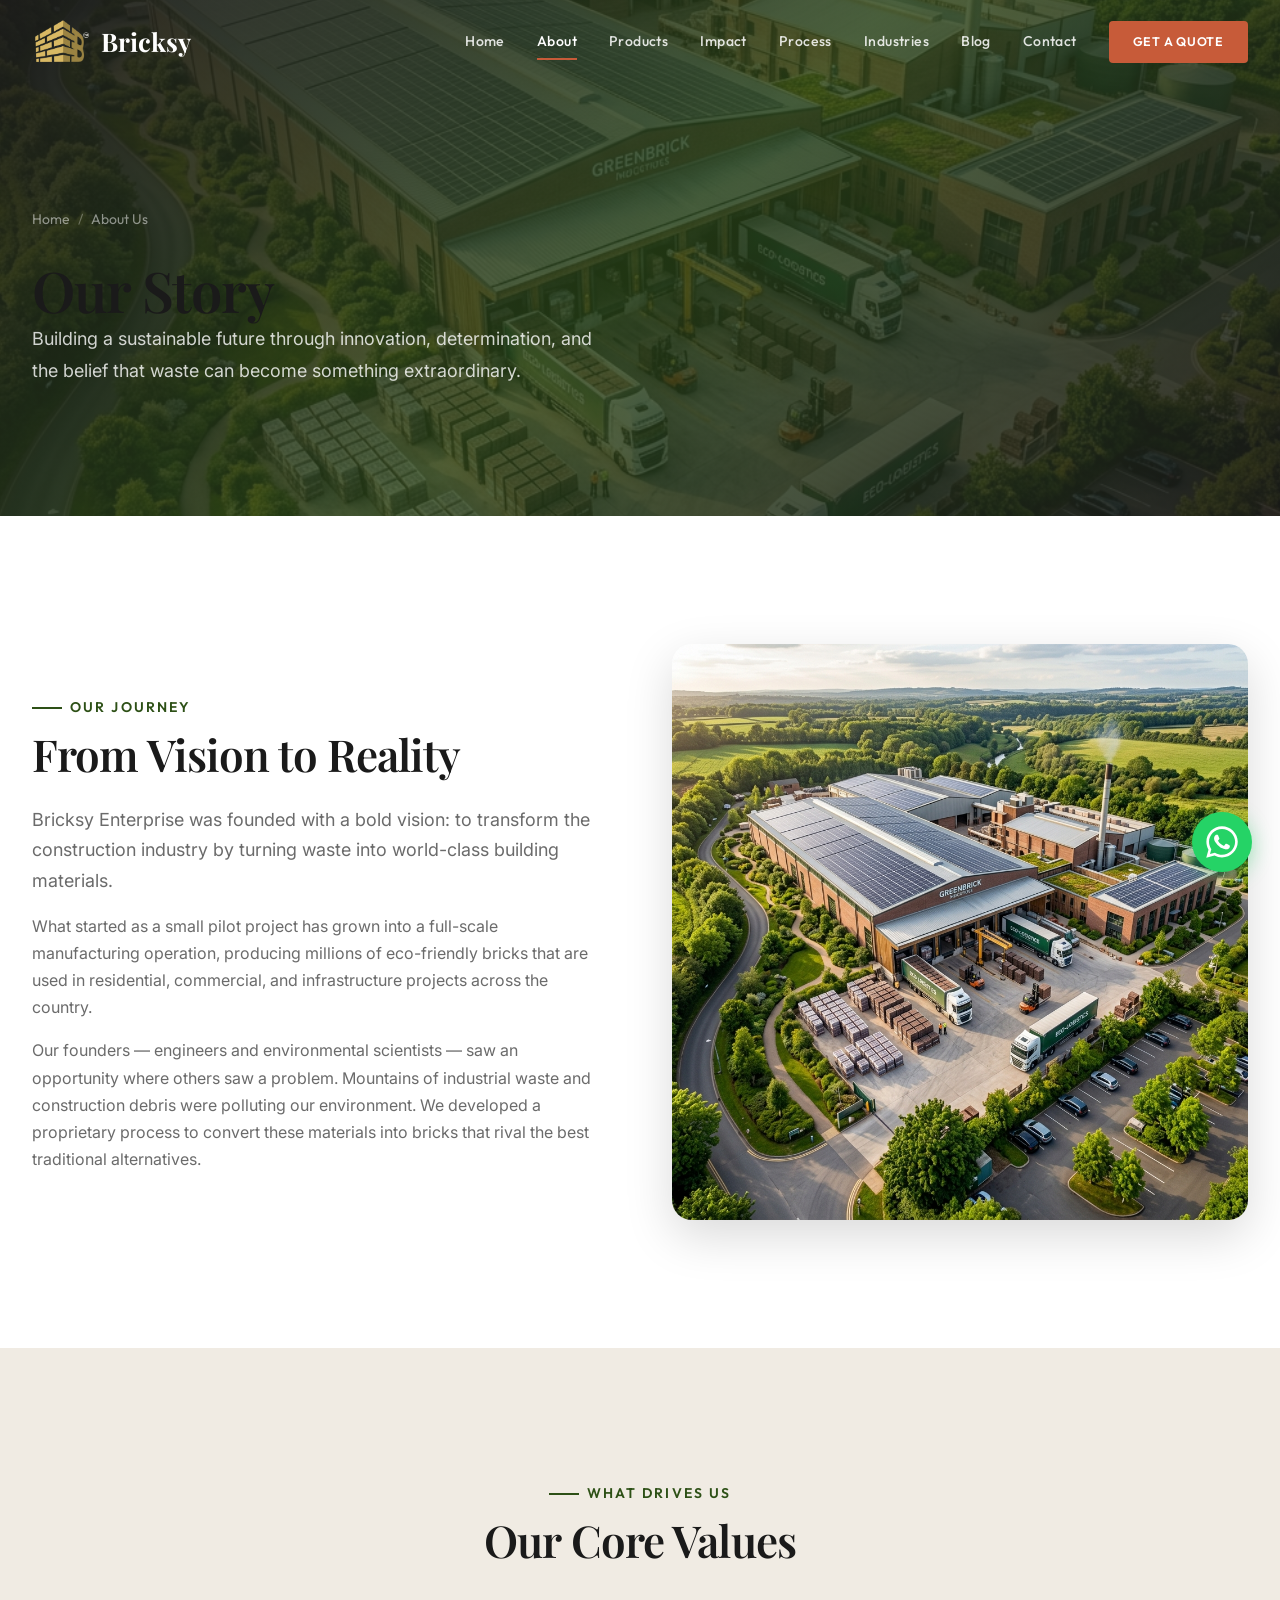
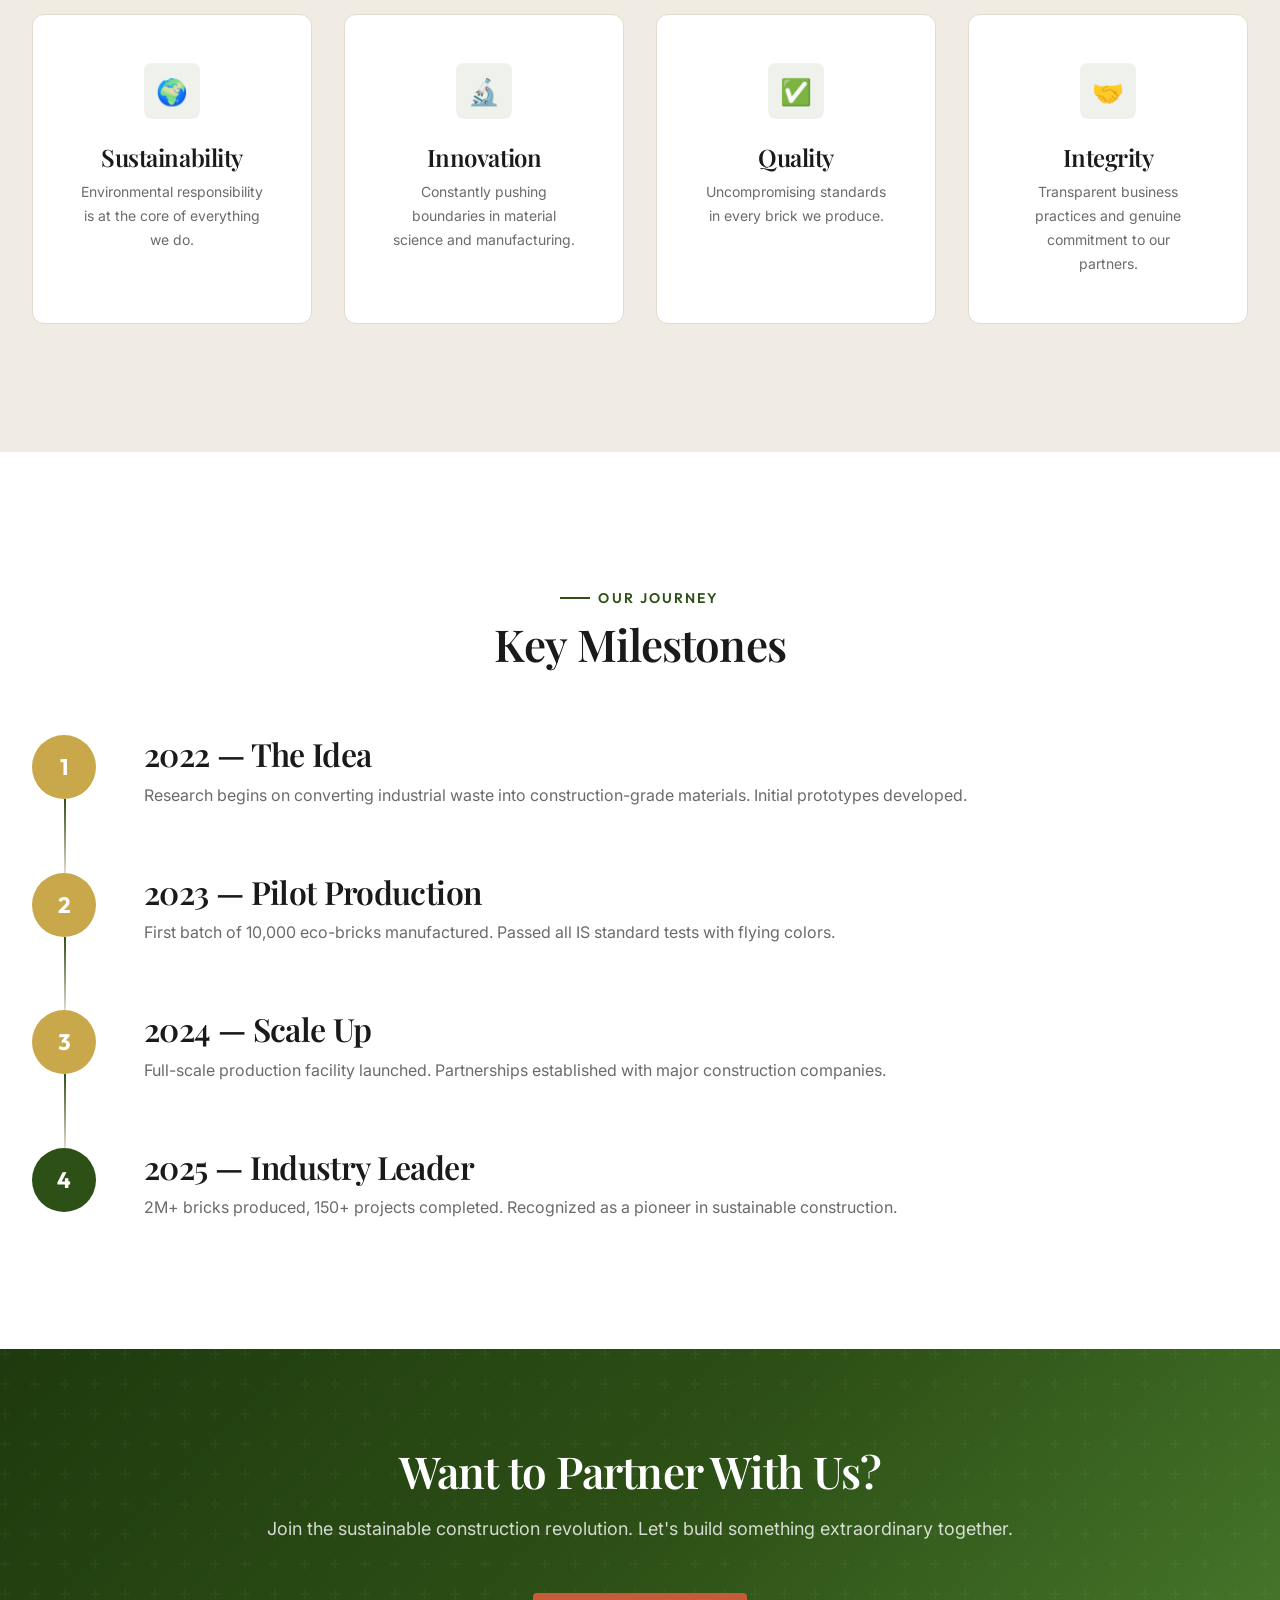
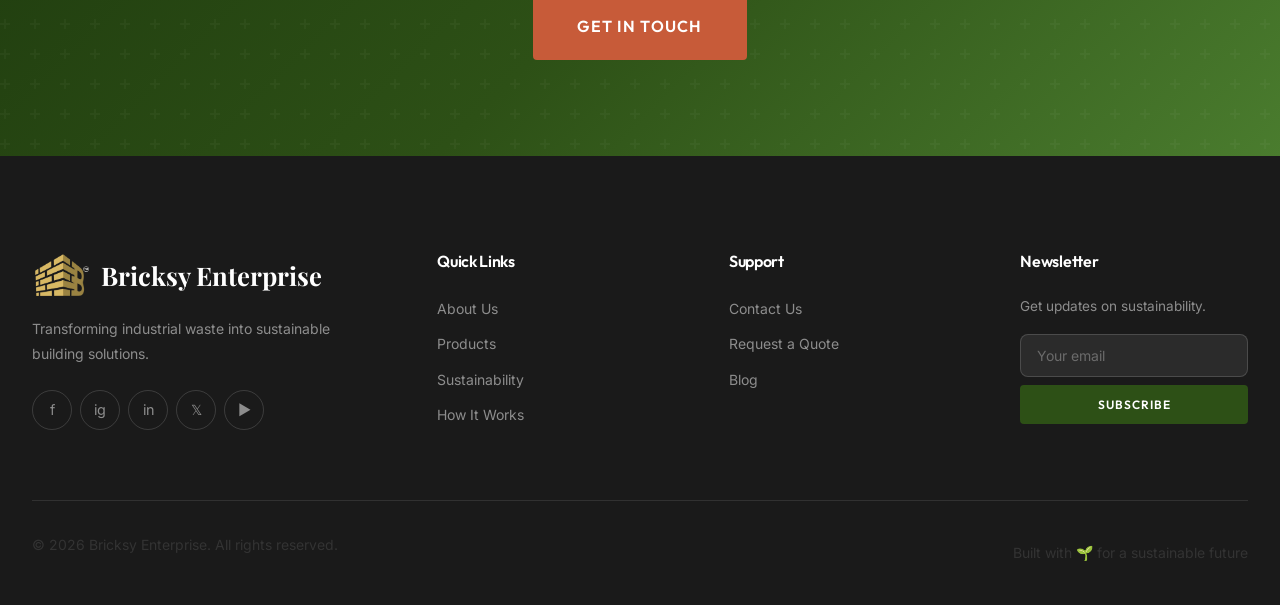
==== commit 9ce421d6: "Fix js folder tracking and add js file" ====
--- a/about.html
+++ b/about.html
@@ -9,13 +9,13 @@
   <link rel="stylesheet" href="css/components.css">
   <link rel="stylesheet" href="css/animations.css">
   <link rel="stylesheet" href="css/responsive.css">
-  <link rel="icon" type="image/svg+xml" href="data:image/svg+xml,%3Csvg xmlns='http://www.w3.org/2000/svg' viewBox='0 0 32 32'%3E%3Crect width='32' height='32' rx='6' fill='%232D5016'/%3E%3Ctext x='50%25' y='55%25' dominant-baseline='middle' text-anchor='middle' fill='white' font-family='sans-serif' font-weight='bold' font-size='18'%3EB%3C/text%3E%3C/svg%3E">
+  <link rel="icon" type="image/png" href="assets/images/logo.png">
 </head>
 <body>
   <!-- Navbar -->
   <nav class="navbar" id="navbar">
     <div class="container">
-      <a href="index.html" class="nav-logo"><div class="logo-icon">B</div>Bricksy</a>
+      <a href="index.html" class="nav-logo"><img src="assets/images/logo.png" alt="Bricksy Logo" class="nav-logo-img">Bricksy</a>
       <div class="nav-links" id="navLinks">
         <a href="index.html">Home</a><a href="about.html" class="active">About</a><a href="products.html">Products</a><a href="sustainability.html">Impact</a><a href="how-it-works.html">Process</a><a href="industries.html">Industries</a><a href="blog.html">Blog</a><a href="contact.html">Contact</a><a href="inquiry.html" class="nav-cta">Get a Quote</a>
       </div>
@@ -129,7 +129,7 @@
     <div class="container">
       <div class="footer-grid">
         <div class="footer-brand">
-          <a href="index.html" class="nav-logo" style="color:var(--white)"><div class="logo-icon">B</div> Bricksy Enterprise</a>
+          <a href="index.html" class="nav-logo" style="color:var(--white)"><img src="assets/images/logo.png" alt="Bricksy Logo" class="nav-logo-img"> Bricksy Enterprise</a>
           <p>Transforming industrial waste into sustainable building solutions.</p>
           <div class="footer-social"><a href="#">f</a><a href="#">ig</a><a href="#">in</a><a href="#">𝕏</a><a href="#">▶</a></div>
         </div>
@@ -141,7 +141,7 @@
     </div>
   </footer>
 
-  <a href="https://wa.me/919876543210" target="_blank" class="whatsapp-float" aria-label="Chat on WhatsApp">💬<span class="tooltip">Chat with us!</span></a>
+  <a href="https://wa.me/919876543210" target="_blank" class="whatsapp-float" aria-label="Chat on WhatsApp"><svg xmlns="http://www.w3.org/2000/svg" viewBox="0 0 448 512" width="36" height="36" fill="currentColor"><path d="M380.9 97.1C339 55.1 283.2 32 223.9 32c-122.4 0-222 99.6-222 222 0 39.1 10.2 77.3 29.6 111L0 480l117.7-30.9c32.4 17.7 68.9 27 106.1 27h.1c122.3 0 224.1-99.6 224.1-222 0-59.3-25.2-115-67.1-157zm-157 341.6c-33.2 0-65.7-8.9-94-25.7l-6.7-4-69.8 18.3L72 359.2l-4.4-7c-18.5-29.4-28.2-63.3-28.2-98.2 0-101.7 82.8-184.5 184.6-184.5 49.3 0 95.6 19.2 130.4 54.1 34.8 34.9 56.2 81.2 56.1 130.5 0 101.8-84.9 184.6-186.6 184.6zm101.2-138.2c-5.5-2.8-32.8-16.2-37.9-18-5.1-1.9-8.8-2.8-12.5 2.8-3.7 5.6-14.3 18-17.6 21.8-3.2 3.7-6.5 4.2-12 1.4-32.6-16.3-54-29.1-75.5-66-5.7-9.8 5.7-9.1 16.3-30.3 1.8-3.7.9-6.9-.5-9.7-1.4-2.8-12.5-30.1-17.1-41.2-4.5-10.8-9.1-9.3-12.5-9.5-3.2-.2-6.9-.2-10.6-.2-3.7 0-9.7 1.4-14.8 6.9-5.1 5.6-19.4 19-19.4 46.3 0 27.3 19.9 53.7 22.6 57.4 2.8 3.7 39.1 59.7 94.8 83.8 35.2 15.2 49 16.5 66.6 13.9 10.7-1.6 32.8-13.4 37.4-26.4 4.6-13 4.6-24.1 3.2-26.4-1.3-2.5-5-3.9-10.5-6.6z"/></svg><span class="tooltip">Chat with us!</span></a>
   <button class="back-to-top" aria-label="Back to top">↑</button>
 
   <script src="js/main.js"></script>
--- a/css/components.css
+++ b/css/components.css
@@ -28,13 +28,14 @@
   transition: color var(--duration-fast) var(--ease-out);
 }
 .navbar.scrolled .nav-logo { color: var(--dark); }
-.nav-logo .logo-icon {
-  width: 38px; height: 38px;
-  background: var(--primary);
-  border-radius: var(--radius-md);
-  display: flex; align-items: center; justify-content: center;
-  color: var(--white); font-size: 1.1rem; font-weight: 800;
-  font-family: var(--font-accent);
+.nav-logo .nav-logo-img {
+  height: 48px;
+  width: auto;
+  object-fit: contain;
+  transition: transform var(--duration-fast) var(--ease-out);
+}
+.nav-logo:hover .nav-logo-img {
+  transform: scale(1.05);
 }
 .nav-links { display: flex; align-items: center; gap: 32px; }
 .nav-links a {
